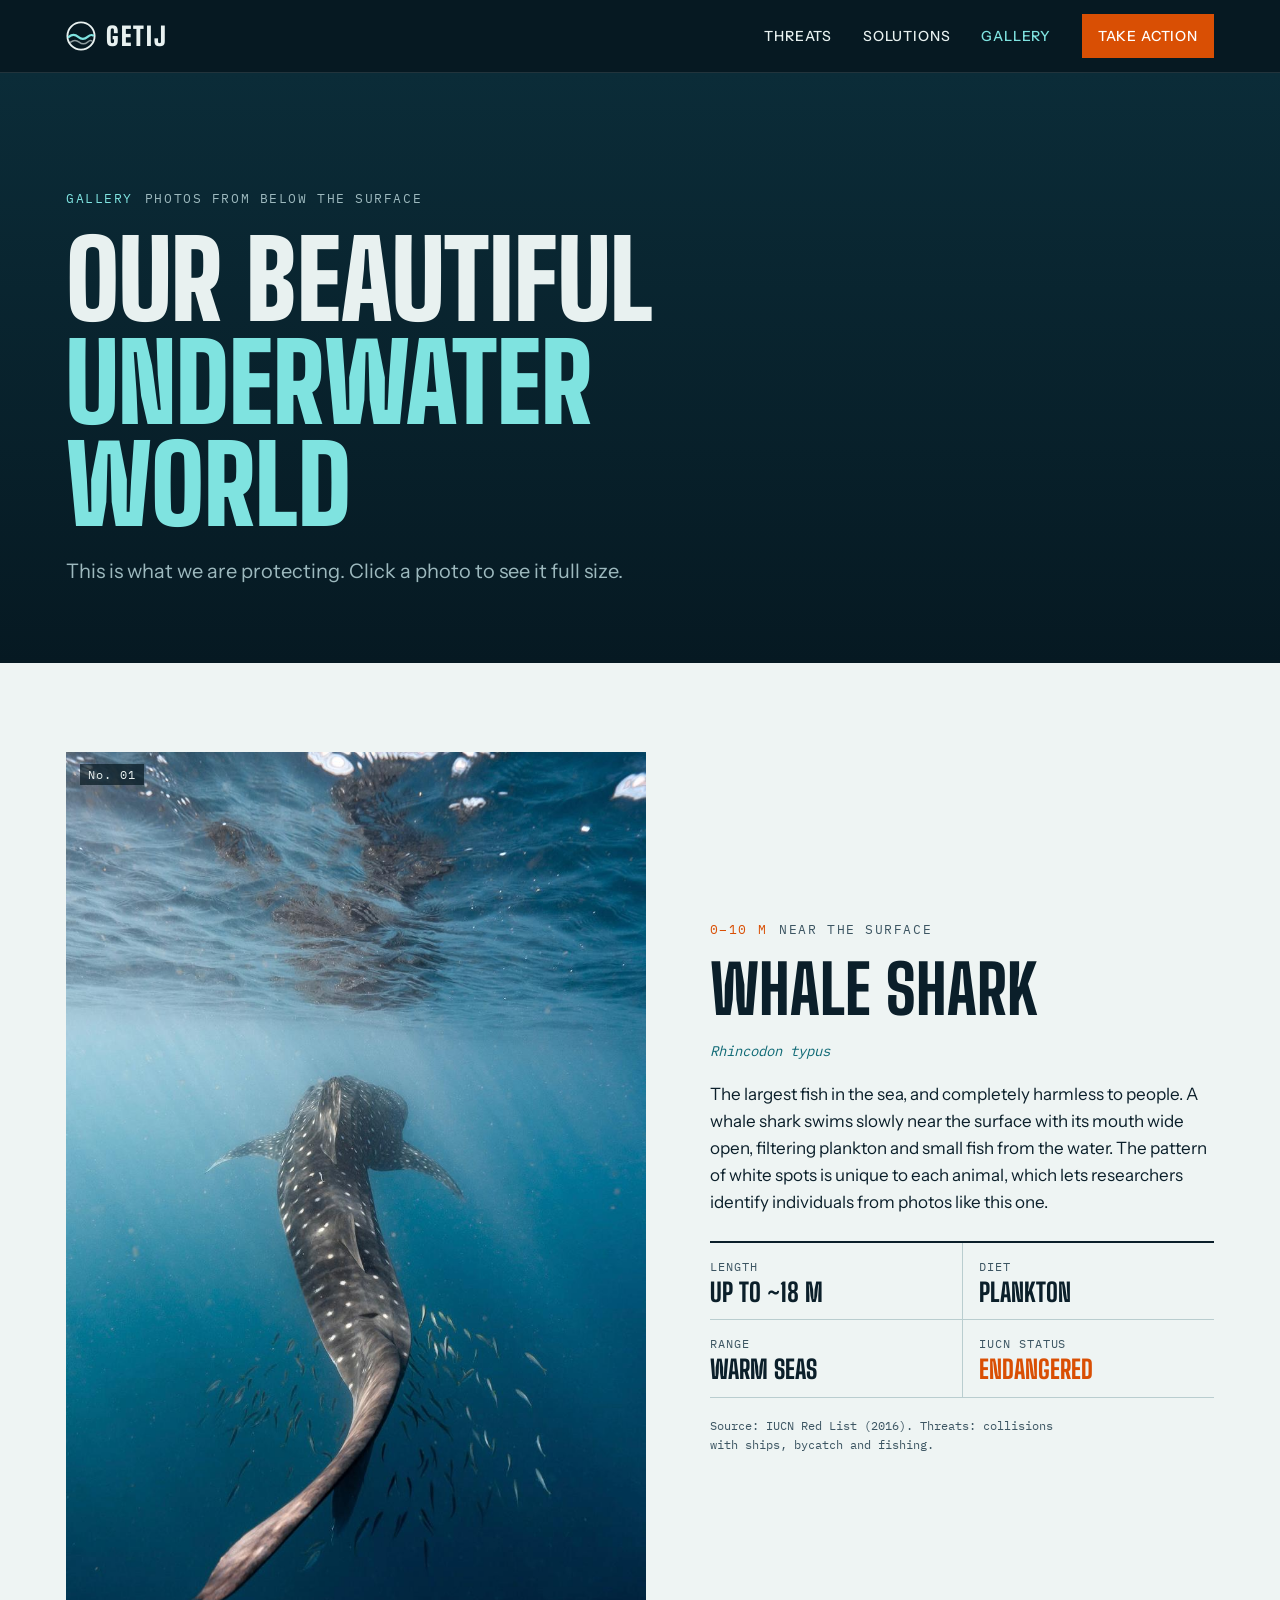
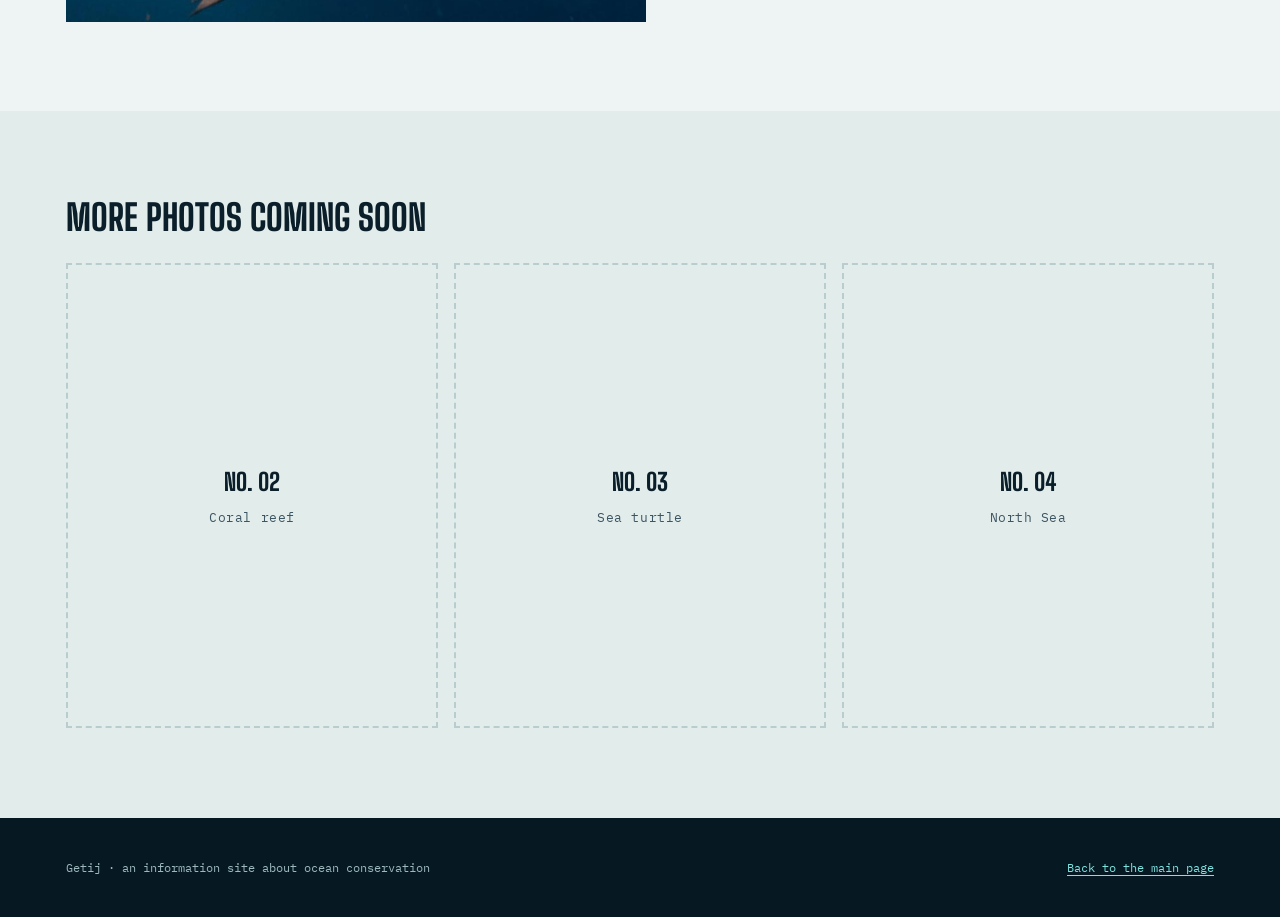
==== gallery.html @ 5ada9151 "Galerijpagina met eerste foto (walvishaai)" ====
<!doctype html>
<html lang="en">
<head>
<meta charset="utf-8">
<meta name="viewport" content="width=device-width, initial-scale=1, viewport-fit=cover">
<title>Getij Gallery</title>
<meta name="description" content="Photos of our beautiful underwater world, from Getij.">
<meta name="theme-color" content="#061922">
<meta property="og:title" content="Getij Gallery">
<meta property="og:description" content="Photos of our beautiful underwater world.">
<meta property="og:type" content="website">
<meta property="og:image" content="images/whale-shark.jpg">
<link rel="icon" href="data:image/svg+xml,%3Csvg xmlns='http://www.w3.org/2000/svg' viewBox='0 0 32 32'%3E%3Ccircle cx='16' cy='16' r='15' fill='%23061922'/%3E%3Cpath d='M4 17c3.5-3 6.5-3 10 0s6.5 3 10 0 3.5-2.2 4.5-1.6' stroke='%237FE3E0' stroke-width='2.6' fill='none' stroke-linecap='round'/%3E%3C/svg%3E">
<link rel="stylesheet" href="fonts.css">
<style>
/* Layout: een fotoboek uit de diepte. Elke foto krijgt ruimte, met een veldnotitie
   ernaast zoals in een duiklogboek: soort, diepte, status. */
:root {
  --paper: #EEF4F3; --paper-2: #E2ECEB; --ink: #0B1F2A; --ink-soft: #3C5562; --line: #B9CDCF;
  --buoy: #D94F04; --sea: #0D6874; --card: #F7FAFA;
  --deep: #061922; --deep-2: #0B2C38; --on-deep: #E8F1F0; --on-deep-soft: #9DB9BE; --glow: #7FE3E0;
  --f-display: "Big Shoulders Display", "Arial Narrow", "Helvetica Neue", Arial, sans-serif;
  --f-body: "Instrument Sans", "Segoe UI", system-ui, -apple-system, sans-serif;
  --f-mono: "IBM Plex Mono", ui-monospace, "Cascadia Mono", Consolas, monospace;
  --step-0: 1.0625rem; --step-2: clamp(1.6rem, 1.2rem + 1.6vw, 2.25rem);
  --step-4: clamp(3rem, 1.6rem + 6.4vw, 7.25rem);
  --wrap: 1180px;
  color-scheme: light;
}
@media (prefers-color-scheme: dark) {
  :root:not([data-theme="light"]) {
    --paper: #0A1C25; --paper-2: #07161E; --ink: #E4EEEE; --ink-soft: #A3BABF; --line: #1F3C48;
    --buoy: #FF7A33; --sea: #6FD0D2; --card: #0F2631; --deep: #03111A; --deep-2: #082430;
    color-scheme: dark;
  }
}
:root[data-theme="dark"] {
  --paper: #0A1C25; --paper-2: #07161E; --ink: #E4EEEE; --ink-soft: #A3BABF; --line: #1F3C48;
  --buoy: #FF7A33; --sea: #6FD0D2; --card: #0F2631; --deep: #03111A; --deep-2: #082430;
  color-scheme: dark;
}
*, *::before, *::after { box-sizing: border-box; }
:root { padding-top: env(safe-area-inset-top, 0px); padding-bottom: env(safe-area-inset-bottom, 0px); }
html { scroll-behavior: smooth; }
body { margin: 0; background: var(--paper); color: var(--ink); font-family: var(--f-body); font-size: var(--step-0); line-height: 1.6; -webkit-font-smoothing: antialiased; overflow-x: hidden; }
body::before { content: ""; position: fixed; inset: 0 0 auto; height: env(safe-area-inset-top, 0px); z-index: 10; background: var(--deep); }
img { max-width: 100%; display: block; }
[hidden] { display: none !important; }
h1, h2, h3 { font-family: var(--f-display); font-weight: 800; text-transform: uppercase; line-height: 0.95; margin: 0; text-wrap: balance; }
p { margin: 0; }
a { color: var(--sea); text-underline-offset: 3px; }
a:focus-visible, button:focus-visible { outline: 2px solid var(--buoy); outline-offset: 3px; }
.wrap { max-width: var(--wrap); margin: 0 auto; padding-left: max(16px, env(safe-area-inset-left, 0px)); padding-right: max(16px, env(safe-area-inset-right, 0px)); }
.eyebrow { font-family: var(--f-mono); font-size: 0.8125rem; letter-spacing: 0.12em; text-transform: uppercase; color: var(--ink-soft); display: flex; gap: 12px; flex-wrap: wrap; }
.eyebrow .depth { color: var(--buoy); }

.site-head { position: sticky; top: env(safe-area-inset-top, 0px); z-index: 20; background: var(--deep); color: var(--on-deep); border-bottom: 1px solid color-mix(in srgb, var(--on-deep) 12%, transparent); }
.site-head .wrap { display: flex; align-items: center; justify-content: space-between; gap: 16px; padding-block: 14px; }
.logo { display: flex; align-items: center; gap: 10px; color: var(--on-deep); text-decoration: none; font-family: var(--f-display); font-weight: 900; font-size: 1.6rem; letter-spacing: 0.08em; }
.logo svg { width: 30px; height: 30px; flex: none; }
.nav { display: flex; gap: clamp(14px, 2.4vw, 32px); align-items: center; }
.nav a { color: var(--on-deep); text-decoration: none; font-size: 0.875rem; font-weight: 500; letter-spacing: 0.06em; text-transform: uppercase; }
.nav a:hover, .nav a[aria-current="page"] { color: var(--glow); }
.btn { display: inline-flex; align-items: center; justify-content: center; font-family: var(--f-body); font-weight: 600; font-size: 0.875rem; letter-spacing: 0.08em; text-transform: uppercase; padding: 9px 14px; border: 2px solid currentColor; text-decoration: none; cursor: pointer; background: transparent; color: inherit; transition: background .2s, color .2s; }
.nav .btn-solid { background: var(--buoy); border-color: var(--buoy); color: #fff; }
.nav .btn-solid:hover { background: transparent; color: var(--buoy); }
@media (max-width: 760px) { .nav .hide-sm { display: none; } }
@media (max-width: 420px) { .nav { gap: 12px; } .site-head .btn { padding: 8px 10px; font-size: 0.75rem; } .logo { font-size: 1.35rem; } }

/* ---------- intro ---------- */
.intro { background: linear-gradient(180deg, var(--deep-2), var(--deep)); color: var(--on-deep); }
.intro .wrap { padding-block: clamp(64px, 9vw, 120px) clamp(48px, 6vw, 80px); display: grid; gap: 20px; }
.intro .eyebrow { color: var(--on-deep-soft); }
.intro .eyebrow .depth { color: var(--glow); }
.intro h1 { font-size: var(--step-4); font-weight: 900; max-width: 14ch; }
.intro h1 em { font-style: normal; color: var(--glow); }
.intro p { max-width: 56ch; color: var(--on-deep-soft); font-size: 1.25rem; line-height: 1.5; }

/* ---------- uitgelichte foto ---------- */
.feature { padding-block: clamp(48px, 7vw, 96px); }
.feature .wrap { display: grid; grid-template-columns: minmax(0, 1.15fr) minmax(0, 1fr); gap: clamp(28px, 5vw, 72px); align-items: center; }
.photo-btn { padding: 0; border: 0; background: var(--deep); cursor: zoom-in; display: block; width: 100%; position: relative; overflow: hidden; }
.photo-btn img { width: 100%; height: auto; aspect-ratio: 934 / 1401; object-fit: cover; transition: transform 1.2s cubic-bezier(.2, .7, .2, 1); }
.photo-btn:hover img { transform: scale(1.03); }
.photo-btn .no { position: absolute; left: 14px; top: 12px; font-family: var(--f-mono); font-size: 0.75rem; color: var(--on-deep); background: color-mix(in srgb, var(--deep) 70%, transparent); padding: 3px 8px; letter-spacing: 0.08em; }
.log { display: grid; gap: 18px; }
.log h2 { font-size: clamp(2.6rem, 1.8rem + 3vw, 4.5rem); }
.log .latin { font-family: var(--f-mono); font-size: 0.875rem; color: var(--sea); font-style: italic; }
.log p { max-width: 52ch; }
.facts { display: grid; grid-template-columns: repeat(2, minmax(0, 1fr)); border-top: 2px solid var(--ink); margin: 6px 0 0; }
.facts div { padding: 14px 16px 14px 0; border-bottom: 1px solid var(--line); }
.facts div:nth-child(even) { padding-left: 16px; border-left: 1px solid var(--line); }
.facts dt { font-family: var(--f-mono); font-size: 0.75rem; letter-spacing: 0.08em; text-transform: uppercase; color: var(--ink-soft); }
.facts dd { margin: 4px 0 0; font-family: var(--f-display); font-weight: 800; font-size: 1.6rem; text-transform: uppercase; line-height: 1; }
.facts dd.status { color: var(--buoy); }
.credit { font-family: var(--f-mono); font-size: 0.75rem; color: var(--ink-soft); }
@media (max-width: 800px) { .feature .wrap { grid-template-columns: minmax(0, 1fr); } .photo-btn { max-width: 560px; } }

/* ---------- binnenkort ---------- */
.more { background: var(--paper-2); padding-block: clamp(48px, 7vw, 96px); }
.more .wrap { display: grid; gap: 28px; }
.more h2 { font-size: var(--step-2); }
.slots { display: grid; grid-template-columns: repeat(3, minmax(0, 1fr)); gap: 16px; }
.slot { aspect-ratio: 4 / 5; border: 2px dashed var(--line); display: grid; place-items: center; text-align: center; padding: 20px; color: var(--ink-soft); font-family: var(--f-mono); font-size: 0.8125rem; letter-spacing: 0.04em; }
.slot b { display: block; font-family: var(--f-display); font-size: 1.5rem; text-transform: uppercase; color: var(--ink); letter-spacing: 0; margin-bottom: 6px; }
@media (max-width: 700px) { .slots { grid-template-columns: repeat(2, minmax(0, 1fr)); } .slot:nth-child(3) { display: none; } }

/* ---------- lightbox ---------- */
dialog.lightbox { border: 0; padding: 0; background: transparent; max-width: 100vw; max-height: 100vh; width: 100%; height: 100%; }
dialog.lightbox::backdrop { background: rgba(3, 12, 18, 0.92); }
.lightbox .inner { width: 100%; height: 100%; display: grid; place-items: center; padding: max(16px, env(safe-area-inset-top, 0px)) max(16px, env(safe-area-inset-right, 0px)) max(16px, env(safe-area-inset-bottom, 0px)) max(16px, env(safe-area-inset-left, 0px)); }
.lightbox img { max-height: calc(100vh - 32px); width: auto; }
.lightbox .close { position: fixed; top: calc(14px + env(safe-area-inset-top, 0px)); right: calc(14px + env(safe-area-inset-right, 0px)); color: #E8F1F0; border-color: #E8F1F0; background: rgba(3, 12, 18, 0.6); }

.foot { background: var(--deep); color: var(--on-deep-soft); }
.foot .wrap { padding-block: 40px; display: flex; flex-wrap: wrap; justify-content: space-between; gap: 8px 24px; font-family: var(--f-mono); font-size: 0.75rem; }
.foot a { color: var(--glow); }

/* rustig opduiken bij het scrollen; zonder script staat alles er gewoon */
.rise { transition: transform 1s cubic-bezier(.2, .7, .2, 1), opacity 1s; }
.rise.waiting { transform: translateY(28px); opacity: .5; }
@media (prefers-reduced-motion: reduce) { html { scroll-behavior: auto; } .rise, .photo-btn img { transition: none; } }
</style>
</head>
<body>

<header class="site-head">
  <div class="wrap">
    <a class="logo" href="index.html" aria-label="Getij, home">
      <svg viewBox="0 0 32 32" fill="none" aria-hidden="true"><circle cx="16" cy="16" r="14.5" stroke="currentColor" stroke-width="2"/><path d="M3 17c3.5-3 6.5-3 10 0s6.5 3 10 0 4.5-2.4 6-1.6" stroke="#7FE3E0" stroke-width="2.4" fill="none" stroke-linecap="round"/><path d="M5 22.5c3-2.4 6-2.4 9 0s6 2.4 9 0 3.6-1.8 4.6-1.2" stroke="currentColor" stroke-width="1.6" fill="none" stroke-linecap="round" opacity=".6"/></svg>
      GETIJ
    </a>
    <nav class="nav" aria-label="Main menu">
      <a class="hide-sm" href="index.html#threats">Threats</a>
      <a class="hide-sm" href="index.html#solutions">Solutions</a>
      <a href="gallery.html" aria-current="page">Gallery</a>
      <a class="btn btn-solid" href="index.html#take-action">Take action</a>
    </nav>
  </div>
</header>

<main>
  <section class="intro">
    <div class="wrap">
      <div class="eyebrow"><span class="depth">Gallery</span><span>Photos from below the surface</span></div>
      <h1>Our beautiful <em>underwater world</em></h1>
      <p>This is what we are protecting. Click a photo to see it full size.</p>
    </div>
  </section>

  <section class="feature">
    <div class="wrap">
      <button class="photo-btn rise" type="button" data-full="images/whale-shark.jpg" aria-label="Open the whale shark photo full size">
        <img src="images/whale-shark.jpg" width="934" height="1401" alt="A whale shark swims just below the sunlit surface, seen from behind, its dark back covered in white spots, with a school of small silver fish around its tail.">
        <span class="no">No. 01</span>
      </button>
      <div class="log rise">
        <div class="eyebrow"><span class="depth">0–10 m</span><span>Near the surface</span></div>
        <h2>Whale shark</h2>
        <div class="latin">Rhincodon typus</div>
        <p>The largest fish in the sea, and completely harmless to people. A whale shark swims slowly near the surface with its mouth wide open, filtering plankton and small fish from the water. The pattern of white spots is unique to each animal, which lets researchers identify individuals from photos like this one.</p>
        <dl class="facts">
          <div><dt>Length</dt><dd>Up to ~18 m</dd></div>
          <div><dt>Diet</dt><dd>Plankton</dd></div>
          <div><dt>Range</dt><dd>Warm seas</dd></div>
          <div><dt>IUCN status</dt><dd class="status">Endangered</dd></div>
        </dl>
        <p class="credit">Source: IUCN Red List (2016). Threats: collisions with ships, bycatch and fishing.</p>
      </div>
    </div>
  </section>

  <section class="more">
    <div class="wrap">
      <h2>More photos coming soon</h2>
      <div class="slots" aria-hidden="true">
        <div class="slot"><span><b>No. 02</b>Coral reef</span></div>
        <div class="slot"><span><b>No. 03</b>Sea turtle</span></div>
        <div class="slot"><span><b>No. 04</b>North Sea</span></div>
      </div>
    </div>
  </section>
</main>

<footer class="foot">
  <div class="wrap">
    <span>Getij · an information site about ocean conservation</span>
    <a href="index.html">Back to the main page</a>
  </div>
</footer>

<dialog class="lightbox" id="lightbox" aria-label="Photo, full size">
  <div class="inner">
    <img id="lightbox-img" src="" alt="">
    <button class="btn close" type="button" id="lightbox-close">Close</button>
  </div>
</dialog>

<script>
(function () {
  var box = document.getElementById('lightbox');
  var big = document.getElementById('lightbox-img');
  [].slice.call(document.querySelectorAll('.photo-btn')).forEach(function (btn) {
    btn.addEventListener('click', function () {
      var img = btn.querySelector('img');
      big.src = btn.dataset.full; big.alt = img.alt;
      if (box.showModal) box.showModal(); else window.open(btn.dataset.full, '_blank');
    });
  });
  document.getElementById('lightbox-close').addEventListener('click', function () { box.close(); });
  box.addEventListener('click', function (e) { if (e.target !== big) box.close(); });

  var reduce = window.matchMedia('(prefers-reduced-motion: reduce)').matches;
  if (!reduce && 'IntersectionObserver' in window) {
    var io = new IntersectionObserver(function (entries) {
      entries.forEach(function (en) { if (en.isIntersecting) { en.target.classList.remove('waiting'); io.unobserve(en.target); } });
    }, { threshold: 0.15 });
    [].slice.call(document.querySelectorAll('.rise')).forEach(function (el) { el.classList.add('waiting'); io.observe(el); });
  }
})();
</script>
</body>
</html>
---- fonts.css ----
/* latin-ext */
@font-face {
  font-family: 'Big Shoulders Display';
  font-style: normal;
  font-weight: 600;
  font-display: swap;
  src: url(fonts/bigshouldersdisplay-600-latin-ext.woff2) format('woff2');
  unicode-range: U+0100-02BA, U+02BD-02C5, U+02C7-02CC, U+02CE-02D7, U+02DD-02FF, U+0304, U+0308, U+0329, U+1D00-1DBF, U+1E00-1E9F, U+1EF2-1EFF, U+2020, U+20A0-20AB, U+20AD-20C4, U+2113, U+2C60-2C7F, U+A720-A7FF;
}
/* latin */
@font-face {
  font-family: 'Big Shoulders Display';
  font-style: normal;
  font-weight: 600;
  font-display: swap;
  src: url(fonts/bigshouldersdisplay-600-latin.woff2) format('woff2');
  unicode-range: U+0000-00FF, U+0131, U+0152-0153, U+02BB-02BC, U+02C6, U+02DA, U+02DC, U+0304, U+0308, U+0329, U+2000-206F, U+20AC, U+2122, U+2191, U+2193, U+2212, U+2215, U+FEFF, U+FFFD;
}
/* latin-ext */
@font-face {
  font-family: 'Big Shoulders Display';
  font-style: normal;
  font-weight: 800;
  font-display: swap;
  src: url(fonts/bigshouldersdisplay-600-latin-ext.woff2) format('woff2');
  unicode-range: U+0100-02BA, U+02BD-02C5, U+02C7-02CC, U+02CE-02D7, U+02DD-02FF, U+0304, U+0308, U+0329, U+1D00-1DBF, U+1E00-1E9F, U+1EF2-1EFF, U+2020, U+20A0-20AB, U+20AD-20C4, U+2113, U+2C60-2C7F, U+A720-A7FF;
}
/* latin */
@font-face {
  font-family: 'Big Shoulders Display';
  font-style: normal;
  font-weight: 800;
  font-display: swap;
  src: url(fonts/bigshouldersdisplay-600-latin.woff2) format('woff2');
  unicode-range: U+0000-00FF, U+0131, U+0152-0153, U+02BB-02BC, U+02C6, U+02DA, U+02DC, U+0304, U+0308, U+0329, U+2000-206F, U+20AC, U+2122, U+2191, U+2193, U+2212, U+2215, U+FEFF, U+FFFD;
}
/* latin-ext */
@font-face {
  font-family: 'Big Shoulders Display';
  font-style: normal;
  font-weight: 900;
  font-display: swap;
  src: url(fonts/bigshouldersdisplay-600-latin-ext.woff2) format('woff2');
  unicode-range: U+0100-02BA, U+02BD-02C5, U+02C7-02CC, U+02CE-02D7, U+02DD-02FF, U+0304, U+0308, U+0329, U+1D00-1DBF, U+1E00-1E9F, U+1EF2-1EFF, U+2020, U+20A0-20AB, U+20AD-20C4, U+2113, U+2C60-2C7F, U+A720-A7FF;
}
/* latin */
@font-face {
  font-family: 'Big Shoulders Display';
  font-style: normal;
  font-weight: 900;
  font-display: swap;
  src: url(fonts/bigshouldersdisplay-600-latin.woff2) format('woff2');
  unicode-range: U+0000-00FF, U+0131, U+0152-0153, U+02BB-02BC, U+02C6, U+02DA, U+02DC, U+0304, U+0308, U+0329, U+2000-206F, U+20AC, U+2122, U+2191, U+2193, U+2212, U+2215, U+FEFF, U+FFFD;
}
/* latin-ext */
@font-face {
  font-family: 'IBM Plex Mono';
  font-style: normal;
  font-weight: 400;
  font-display: swap;
  src: url(fonts/ibmplexmono-400-latin-ext.woff2) format('woff2');
  unicode-range: U+0100-02BA, U+02BD-02C5, U+02C7-02CC, U+02CE-02D7, U+02DD-02FF, U+0304, U+0308, U+0329, U+1D00-1DBF, U+1E00-1E9F, U+1EF2-1EFF, U+2020, U+20A0-20AB, U+20AD-20C4, U+2113, U+2C60-2C7F, U+A720-A7FF;
}
/* latin */
@font-face {
  font-family: 'IBM Plex Mono';
  font-style: normal;
  font-weight: 400;
  font-display: swap;
  src: url(fonts/ibmplexmono-400-latin.woff2) format('woff2');
  unicode-range: U+0000-00FF, U+0131, U+0152-0153, U+02BB-02BC, U+02C6, U+02DA, U+02DC, U+0304, U+0308, U+0329, U+2000-206F, U+20AC, U+2122, U+2191, U+2193, U+2212, U+2215, U+FEFF, U+FFFD;
}
/* latin-ext */
@font-face {
  font-family: 'IBM Plex Mono';
  font-style: normal;
  font-weight: 500;
  font-display: swap;
  src: url(fonts/ibmplexmono-500-latin-ext.woff2) format('woff2');
  unicode-range: U+0100-02BA, U+02BD-02C5, U+02C7-02CC, U+02CE-02D7, U+02DD-02FF, U+0304, U+0308, U+0329, U+1D00-1DBF, U+1E00-1E9F, U+1EF2-1EFF, U+2020, U+20A0-20AB, U+20AD-20C4, U+2113, U+2C60-2C7F, U+A720-A7FF;
}
/* latin */
@font-face {
  font-family: 'IBM Plex Mono';
  font-style: normal;
  font-weight: 500;
  font-display: swap;
  src: url(fonts/ibmplexmono-500-latin.woff2) format('woff2');
  unicode-range: U+0000-00FF, U+0131, U+0152-0153, U+02BB-02BC, U+02C6, U+02DA, U+02DC, U+0304, U+0308, U+0329, U+2000-206F, U+20AC, U+2122, U+2191, U+2193, U+2212, U+2215, U+FEFF, U+FFFD;
}
/* latin-ext */
@font-face {
  font-family: 'Instrument Sans';
  font-style: normal;
  font-weight: 400;
  font-stretch: 100%;
  font-display: swap;
  src: url(fonts/instrumentsans-400-latin-ext.woff2) format('woff2');
  unicode-range: U+0100-02BA, U+02BD-02C5, U+02C7-02CC, U+02CE-02D7, U+02DD-02FF, U+0304, U+0308, U+0329, U+1D00-1DBF, U+1E00-1E9F, U+1EF2-1EFF, U+2020, U+20A0-20AB, U+20AD-20C4, U+2113, U+2C60-2C7F, U+A720-A7FF;
}
/* latin */
@font-face {
  font-family: 'Instrument Sans';
  font-style: normal;
  font-weight: 400;
  font-stretch: 100%;
  font-display: swap;
  src: url(fonts/instrumentsans-400-latin.woff2) format('woff2');
  unicode-range: U+0000-00FF, U+0131, U+0152-0153, U+02BB-02BC, U+02C6, U+02DA, U+02DC, U+0304, U+0308, U+0329, U+2000-206F, U+20AC, U+2122, U+2191, U+2193, U+2212, U+2215, U+FEFF, U+FFFD;
}
/* latin-ext */
@font-face {
  font-family: 'Instrument Sans';
  font-style: normal;
  font-weight: 500;
  font-stretch: 100%;
  font-display: swap;
  src: url(fonts/instrumentsans-400-latin-ext.woff2) format('woff2');
  unicode-range: U+0100-02BA, U+02BD-02C5, U+02C7-02CC, U+02CE-02D7, U+02DD-02FF, U+0304, U+0308, U+0329, U+1D00-1DBF, U+1E00-1E9F, U+1EF2-1EFF, U+2020, U+20A0-20AB, U+20AD-20C4, U+2113, U+2C60-2C7F, U+A720-A7FF;
}
/* latin */
@font-face {
  font-family: 'Instrument Sans';
  font-style: normal;
  font-weight: 500;
  font-stretch: 100%;
  font-display: swap;
  src: url(fonts/instrumentsans-400-latin.woff2) format('woff2');
  unicode-range: U+0000-00FF, U+0131, U+0152-0153, U+02BB-02BC, U+02C6, U+02DA, U+02DC, U+0304, U+0308, U+0329, U+2000-206F, U+20AC, U+2122, U+2191, U+2193, U+2212, U+2215, U+FEFF, U+FFFD;
}
/* latin-ext */
@font-face {
  font-family: 'Instrument Sans';
  font-style: normal;
  font-weight: 600;
  font-stretch: 100%;
  font-display: swap;
  src: url(fonts/instrumentsans-400-latin-ext.woff2) format('woff2');
  unicode-range: U+0100-02BA, U+02BD-02C5, U+02C7-02CC, U+02CE-02D7, U+02DD-02FF, U+0304, U+0308, U+0329, U+1D00-1DBF, U+1E00-1E9F, U+1EF2-1EFF, U+2020, U+20A0-20AB, U+20AD-20C4, U+2113, U+2C60-2C7F, U+A720-A7FF;
}
/* latin */
@font-face {
  font-family: 'Instrument Sans';
  font-style: normal;
  font-weight: 600;
  font-stretch: 100%;
  font-display: swap;
  src: url(fonts/instrumentsans-400-latin.woff2) format('woff2');
  unicode-range: U+0000-00FF, U+0131, U+0152-0153, U+02BB-02BC, U+02C6, U+02DA, U+02DC, U+0304, U+0308, U+0329, U+2000-206F, U+20AC, U+2122, U+2191, U+2193, U+2212, U+2215, U+FEFF, U+FFFD;
}
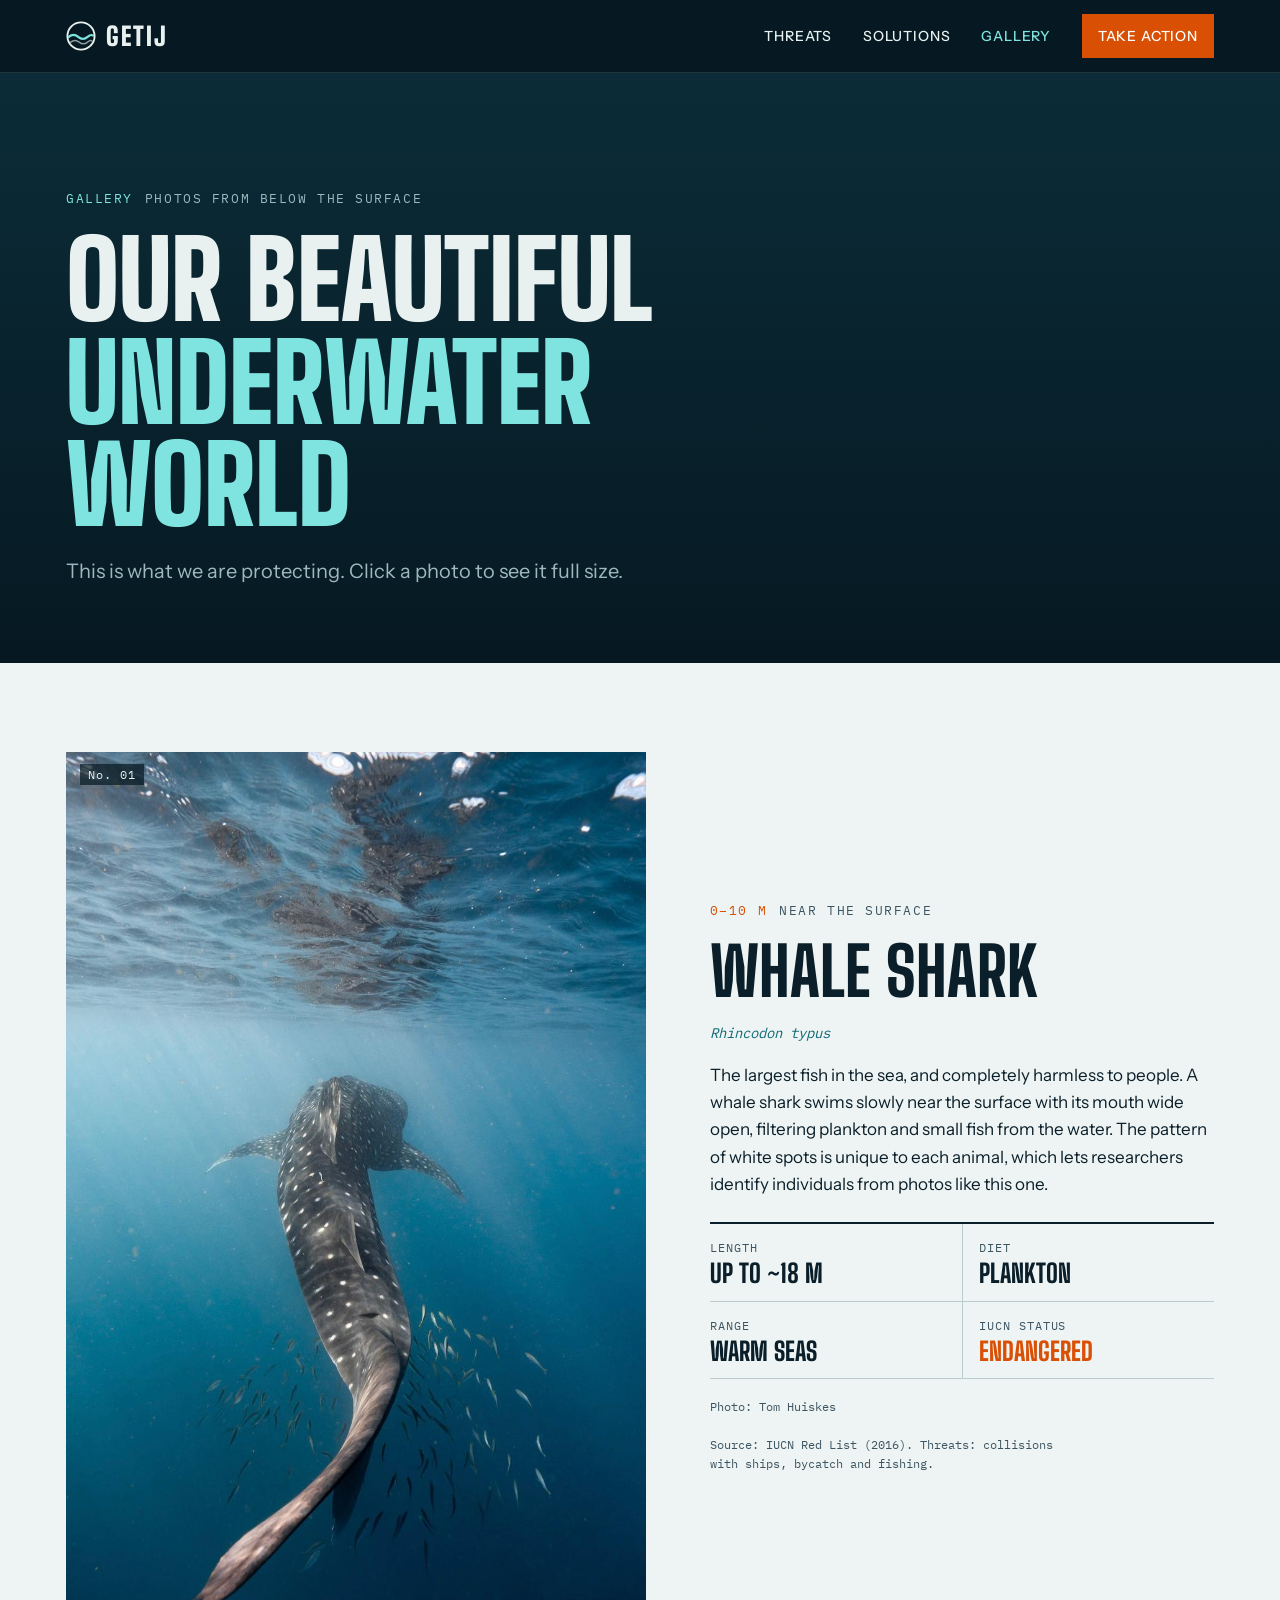
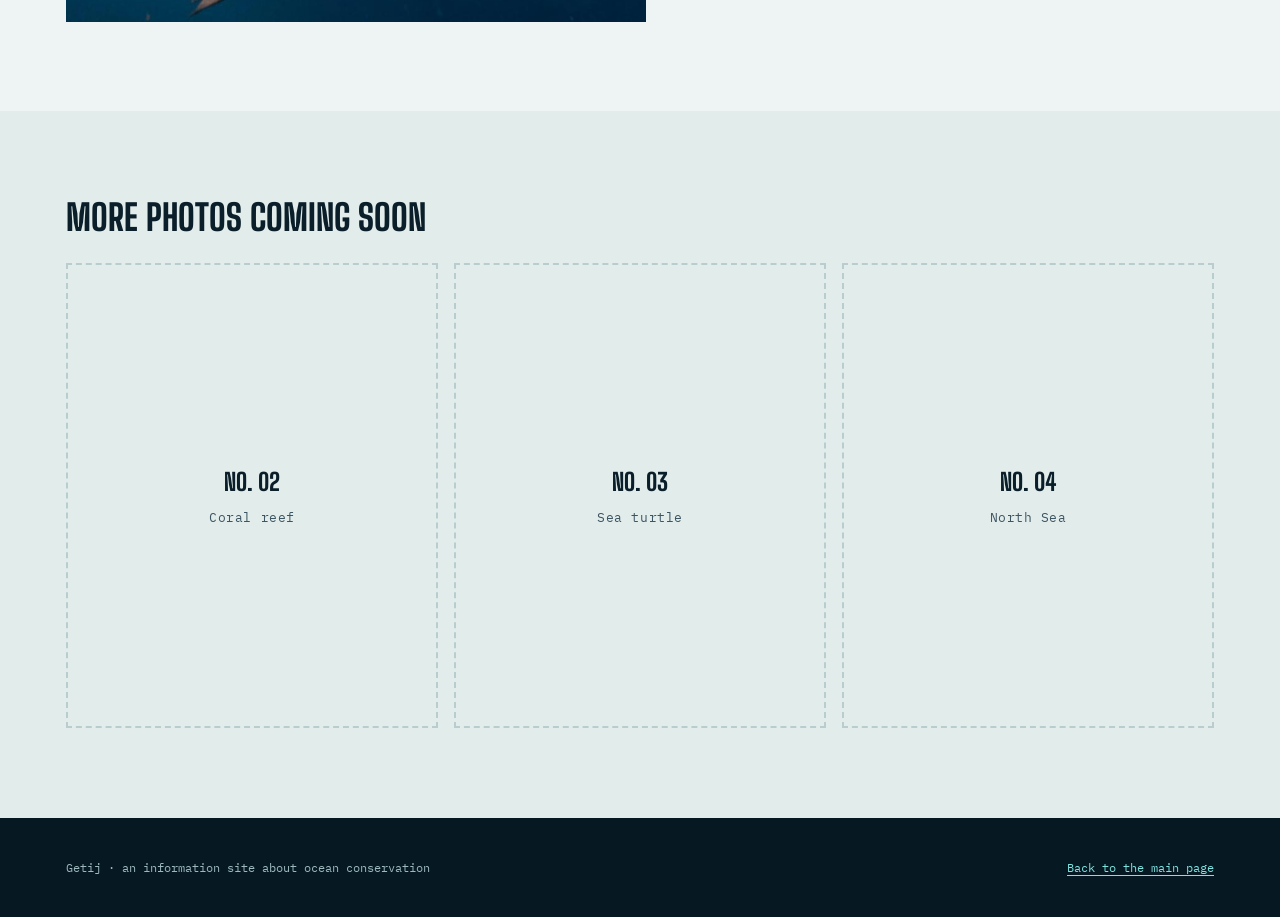
==== commit ed4e554e: "Fotocredit bij de walvishaai" ====
--- a/gallery.html
+++ b/gallery.html
@@ -165,6 +165,7 @@
           <div><dt>Range</dt><dd>Warm seas</dd></div>
           <div><dt>IUCN status</dt><dd class="status">Endangered</dd></div>
         </dl>
+        <p class="credit">Photo: Tom Huiskes</p>
         <p class="credit">Source: IUCN Red List (2016). Threats: collisions with ships, bycatch and fishing.</p>
       </div>
     </div>
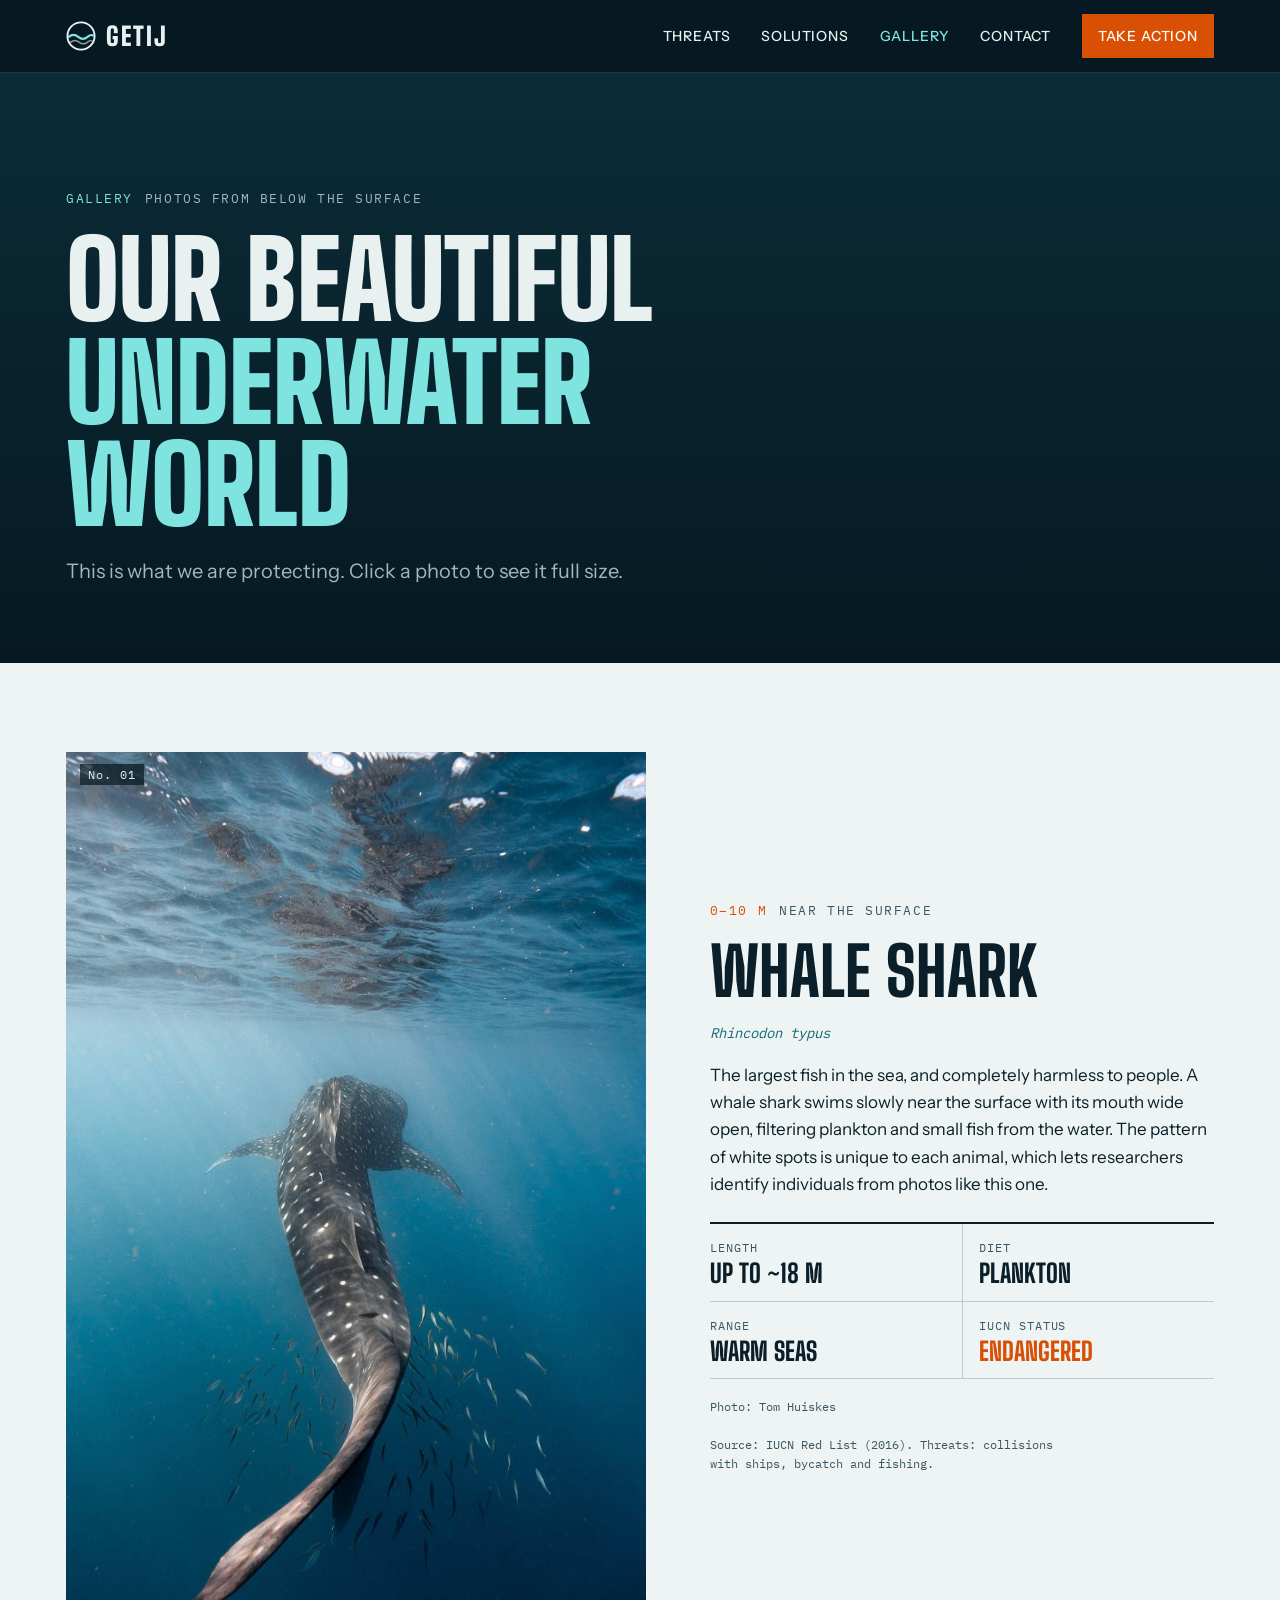
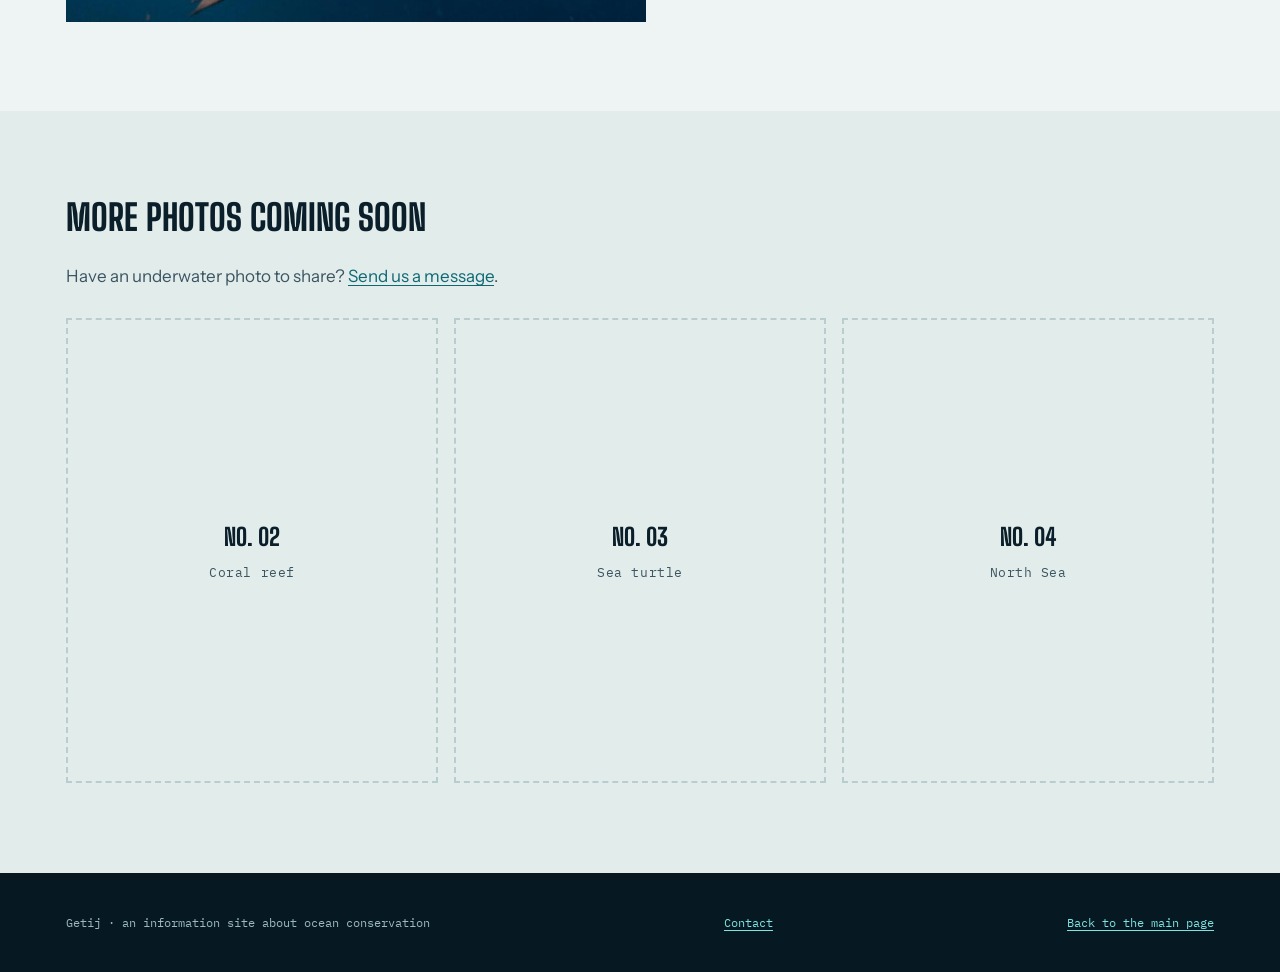
==== commit 1efb5ecc: "Contactpagina met formulier (Formspree), links in menu en footer" ====
--- a/gallery.html
+++ b/gallery.html
@@ -134,6 +134,7 @@
       <a class="hide-sm" href="index.html#threats">Threats</a>
       <a class="hide-sm" href="index.html#solutions">Solutions</a>
       <a href="gallery.html" aria-current="page">Gallery</a>
+      <a class="hide-sm" href="contact.html">Contact</a>
       <a class="btn btn-solid" href="index.html#take-action">Take action</a>
     </nav>
   </div>
@@ -174,6 +175,7 @@
   <section class="more">
     <div class="wrap">
       <h2>More photos coming soon</h2>
+      <p style="color:var(--ink-soft)">Have an underwater photo to share? <a href="contact.html">Send us a message</a>.</p>
       <div class="slots" aria-hidden="true">
         <div class="slot"><span><b>No. 02</b>Coral reef</span></div>
         <div class="slot"><span><b>No. 03</b>Sea turtle</span></div>
@@ -186,6 +188,7 @@
 <footer class="foot">
   <div class="wrap">
     <span>Getij · an information site about ocean conservation</span>
+    <a href="contact.html">Contact</a>
     <a href="index.html">Back to the main page</a>
   </div>
 </footer>
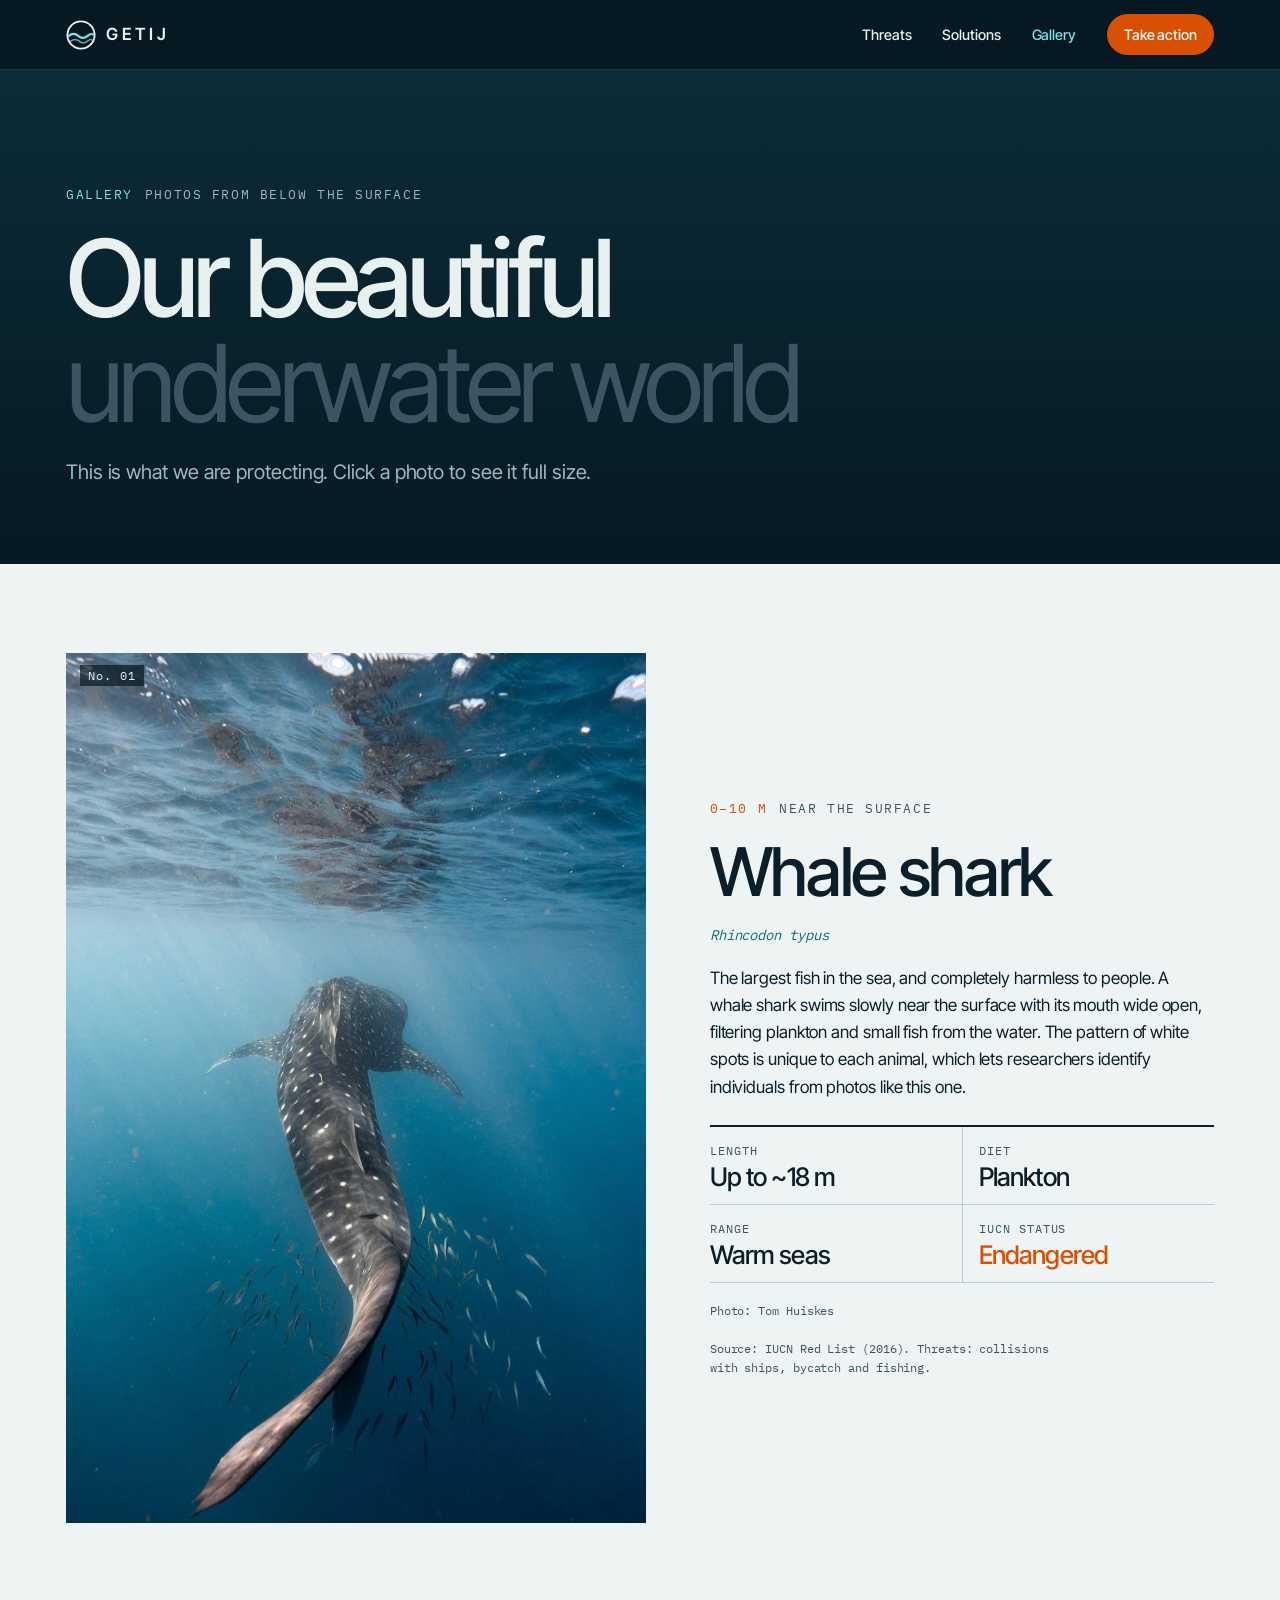
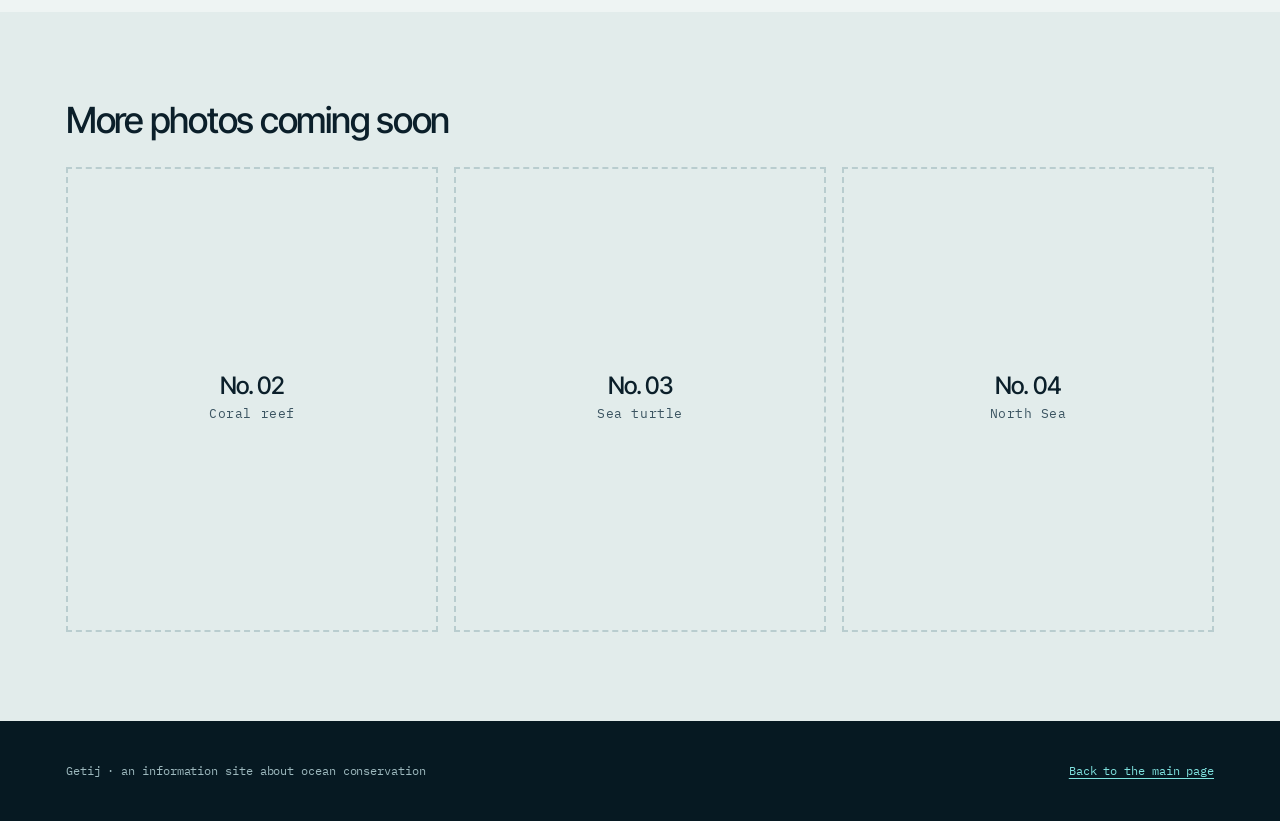
==== commit dc7f75d6: "Switch to Aerolis-style typography with Inter Tight Self-hosted Inter Tight (SIL OFL) for headings a" ====
--- a/gallery.html
+++ b/gallery.html
@@ -121,6 +121,7 @@
 .rise.waiting { transform: translateY(28px); opacity: .5; }
 @media (prefers-reduced-motion: reduce) { html { scroll-behavior: auto; } .rise, .photo-btn img { transition: none; } }
 </style>
+<link rel="stylesheet" href="type.css">
 </head>
 <body>
 
@@ -134,7 +135,6 @@
       <a class="hide-sm" href="index.html#threats">Threats</a>
       <a class="hide-sm" href="index.html#solutions">Solutions</a>
       <a href="gallery.html" aria-current="page">Gallery</a>
-      <a class="hide-sm" href="contact.html">Contact</a>
       <a class="btn btn-solid" href="index.html#take-action">Take action</a>
     </nav>
   </div>
@@ -175,7 +175,6 @@
   <section class="more">
     <div class="wrap">
       <h2>More photos coming soon</h2>
-      <p style="color:var(--ink-soft)">Have an underwater photo to share? <a href="contact.html">Send us a message</a>.</p>
       <div class="slots" aria-hidden="true">
         <div class="slot"><span><b>No. 02</b>Coral reef</span></div>
         <div class="slot"><span><b>No. 03</b>Sea turtle</span></div>
@@ -188,7 +187,6 @@
 <footer class="foot">
   <div class="wrap">
     <span>Getij · an information site about ocean conservation</span>
-    <a href="contact.html">Contact</a>
     <a href="index.html">Back to the main page</a>
   </div>
 </footer>
--- a/fonts.css
+++ b/fonts.css
@@ -148,3 +148,22 @@
   src: url(fonts/instrumentsans-400-latin.woff2) format('woff2');
   unicode-range: U+0000-00FF, U+0131, U+0152-0153, U+02BB-02BC, U+02C6, U+02DA, U+02DC, U+0304, U+0308, U+0329, U+2000-206F, U+20AC, U+2122, U+2191, U+2193, U+2212, U+2215, U+FEFF, U+FFFD;
 }
+/* Inter Tight (SIL Open Font License), variabel 300-700 */
+/* latin-ext */
+@font-face {
+  font-family: 'Inter Tight';
+  font-style: normal;
+  font-weight: 300 700;
+  font-display: swap;
+  src: url(fonts/intertight-var-latin-ext.woff2) format('woff2');
+  unicode-range: U+0100-02BA, U+02BD-02C5, U+02C7-02CC, U+02CE-02D7, U+02DD-02FF, U+0304, U+0308, U+0329, U+1D00-1DBF, U+1E00-1E9F, U+1EF2-1EFF, U+2020, U+20A0-20AB, U+20AD-20C4, U+2113, U+2C60-2C7F, U+A720-A7FF;
+}
+/* latin */
+@font-face {
+  font-family: 'Inter Tight';
+  font-style: normal;
+  font-weight: 300 700;
+  font-display: swap;
+  src: url(fonts/intertight-var-latin.woff2) format('woff2');
+  unicode-range: U+0000-00FF, U+0131, U+0152-0153, U+02BB-02BC, U+02C6, U+02DA, U+02DC, U+0304, U+0308, U+0329, U+2000-206F, U+20AC, U+2122, U+2191, U+2193, U+2212, U+2215, U+FEFF, U+FFFD;
+}
--- a/type.css
+++ b/type.css
@@ -0,0 +1,45 @@
+/* Typografie in de stijl van het Aerolis-ontwerp: één strakke neo-grotesk (Inter Tight),
+   kleine letters, krappe letterafstand, kop in twee tinten. Wordt na de pagina-stijl geladen. */
+:root {
+  --f-display: "Inter Tight", "Helvetica Neue", Arial, system-ui, sans-serif;
+  --f-body: "Inter Tight", "Helvetica Neue", Arial, system-ui, sans-serif;
+}
+body { font-feature-settings: "ss01", "cv11"; letter-spacing: -0.005em; }
+
+/* koppen: medium gewicht, gewone hoofdletters, strak op elkaar */
+h1, h2, h3,
+.band blockquote, .act .t, .pledge-bar strong, .o-name, .facts dd, .slot b {
+  font-weight: 500;
+  text-transform: none;
+  letter-spacing: -0.035em;
+  line-height: 1.02;
+}
+h1, .hero h1, .intro h1 { font-weight: 500; letter-spacing: -0.045em; line-height: 0.98; max-width: 13ch; }
+h3 { letter-spacing: -0.025em; line-height: 1.1; }
+/* tweede tint: het slot van de kop iets teruggezet, zoals "Choose your edition." */
+.hero h1 em, .intro h1 em { font-style: normal; color: var(--ink-soft); font-weight: 400; }
+
+/* grote cijfers: licht, smal gespatieerd */
+.stat .num, .threat .big, .sol .fig {
+  font-weight: 400;
+  letter-spacing: -0.05em;
+  line-height: 0.95;
+}
+
+/* logo: kleine, ruim gespatieerde hoofdletters */
+.logo { font-weight: 600; font-size: 1.05rem; letter-spacing: 0.22em; text-transform: uppercase; }
+@media (max-width: 420px) { .logo { font-size: 0.95rem; } }
+
+/* navigatie en knoppen: gewone letters, pilvormige knoppen */
+.nav a { text-transform: none; letter-spacing: -0.005em; font-weight: 500; font-size: 0.9rem; }
+.btn {
+  text-transform: none;
+  letter-spacing: -0.005em;
+  font-weight: 500;
+  font-size: 0.9rem;
+  border-radius: 999px;
+  border-width: 1px;
+  padding: 10px 20px;
+}
+.site-head .btn { padding: 8px 16px; }
+@media (max-width: 420px) { .site-head .btn { padding: 7px 12px; font-size: 0.8rem; } }
